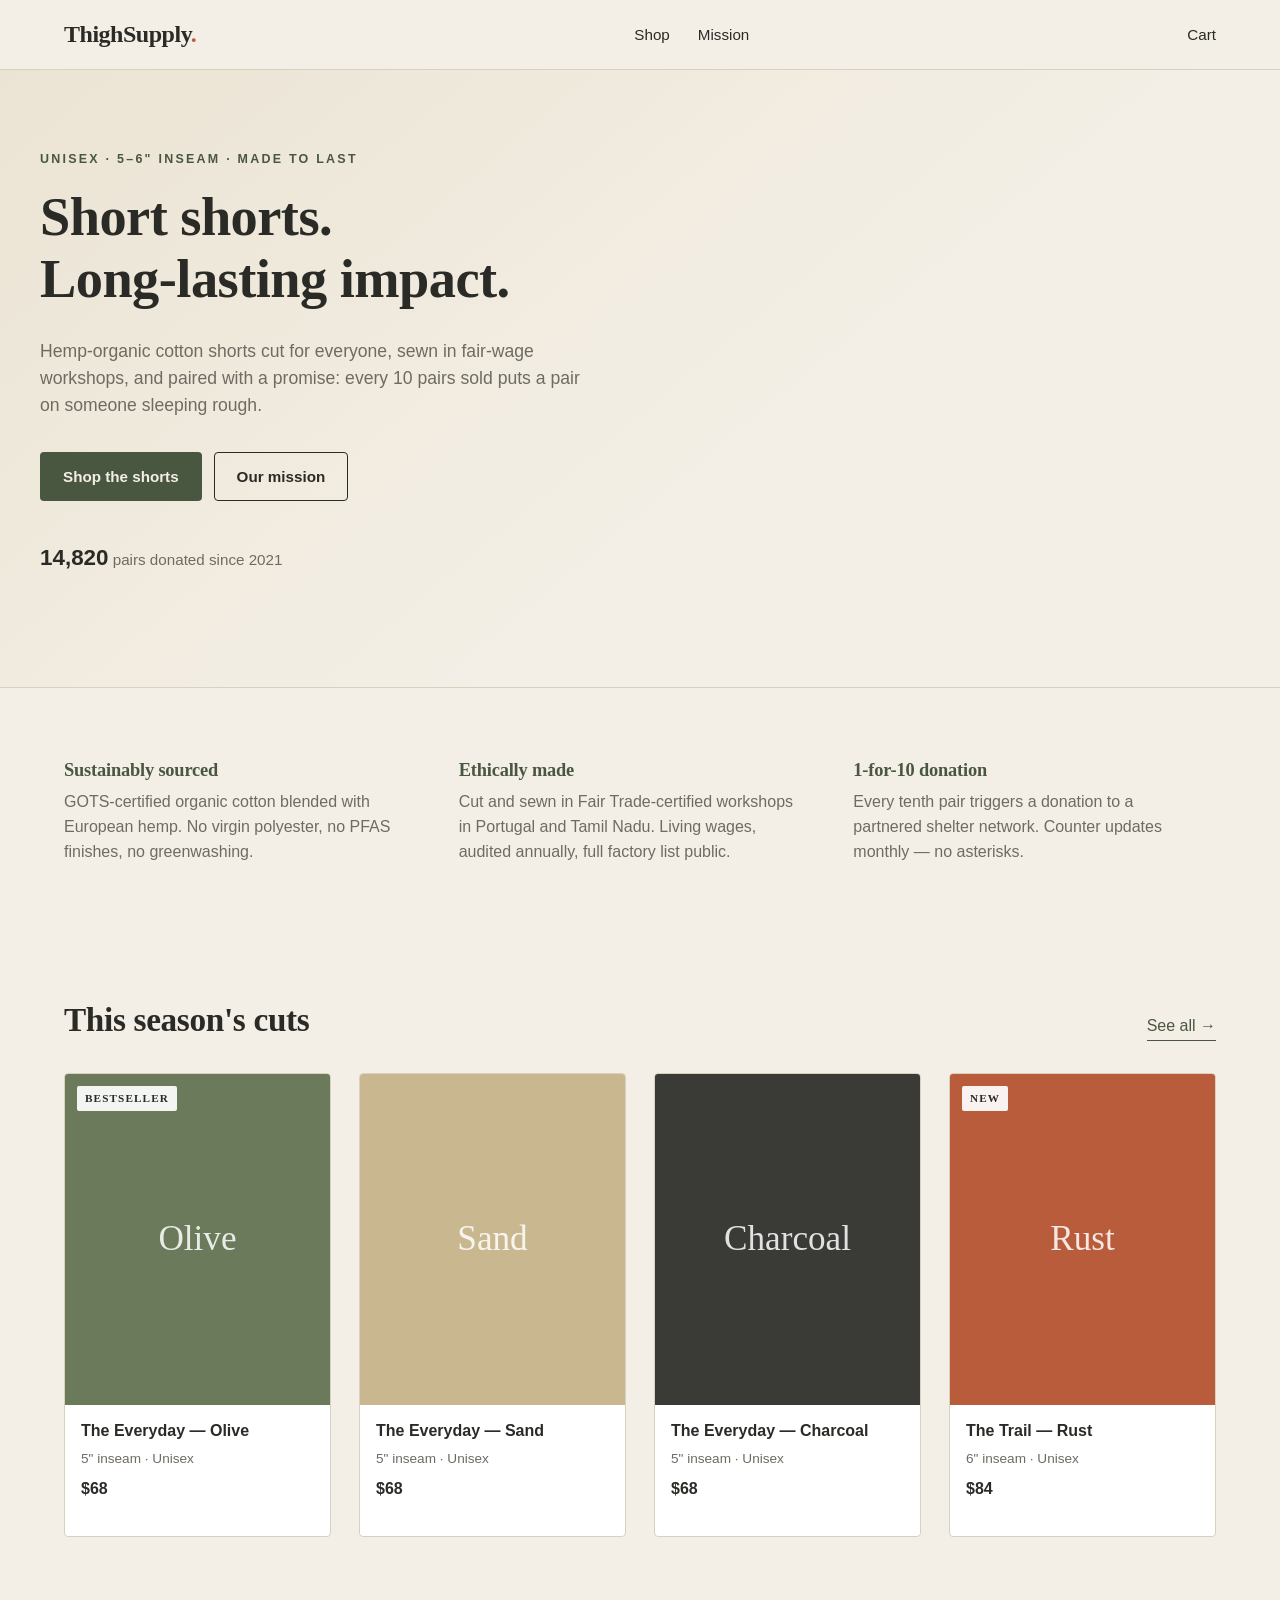
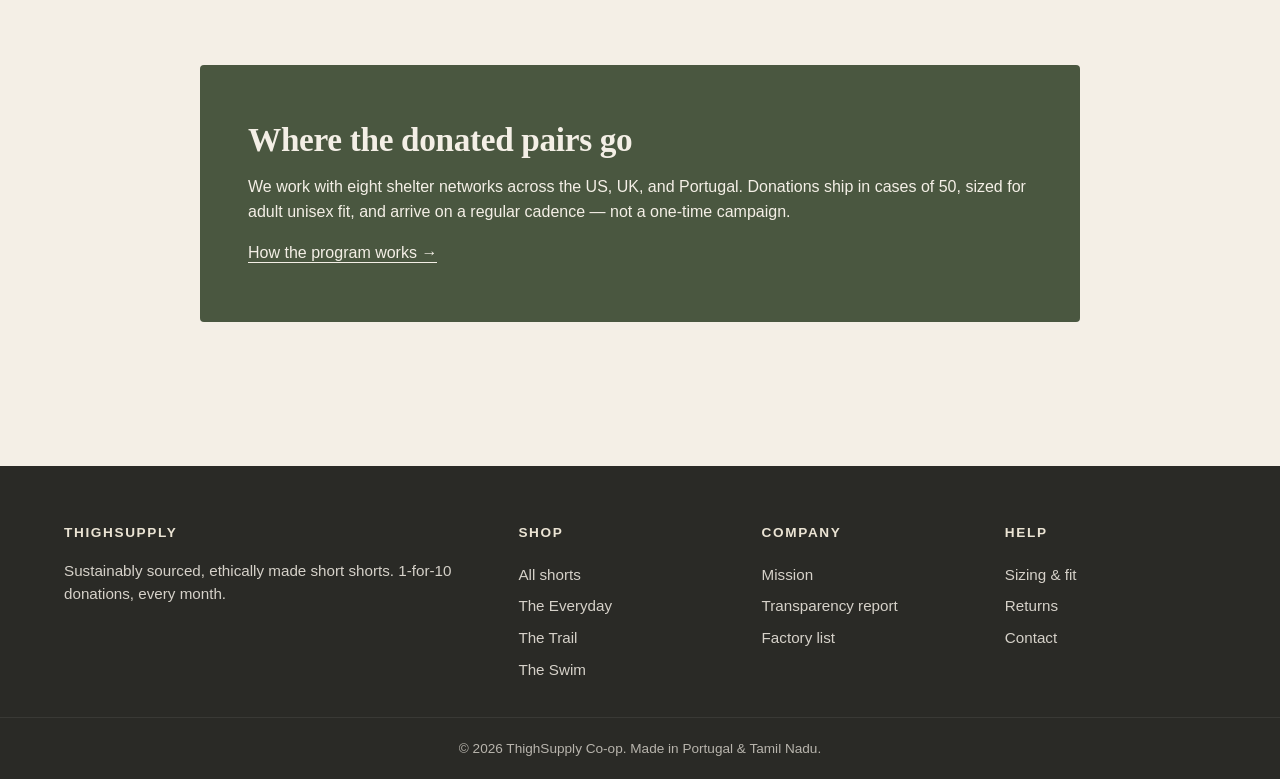
==== index.html @ 9d0d3f68 "Build ThighSupply storefront Static multi-page ecommerce site for the sustainably sourced unisex sho" ====
<!DOCTYPE html>
<html lang="en">
<head>
  <meta charset="UTF-8" />
  <meta name="viewport" content="width=device-width, initial-scale=1.0" />
  <title>ThighSupply — Short shorts. Long-lasting impact.</title>
  <meta name="description" content="Sustainably sourced unisex short shorts (5–6&quot; inseam). For every 10 pairs sold, we donate a pair to someone experiencing homelessness." />
  <link rel="stylesheet" href="styles.css" />
</head>
<body>
  <header class="site-header" data-include="header"></header>

  <main>
    <section class="hero">
      <div class="hero-inner">
        <p class="eyebrow">Unisex · 5–6" inseam · Made to last</p>
        <h1>Short shorts.<br />Long-lasting impact.</h1>
        <p class="lede">
          Hemp-organic cotton shorts cut for everyone, sewn in fair-wage workshops,
          and paired with a promise: every 10 pairs sold puts a pair on someone
          sleeping rough.
        </p>
        <div class="hero-ctas">
          <a class="btn btn-primary" href="shop.html">Shop the shorts</a>
          <a class="btn btn-ghost" href="about.html">Our mission</a>
        </div>
        <p class="hero-counter">
          <strong id="donation-counter">14,820</strong> pairs donated since 2021
        </p>
      </div>
    </section>

    <section class="pillars">
      <div class="pillar">
        <h3>Sustainably sourced</h3>
        <p>GOTS-certified organic cotton blended with European hemp. No virgin polyester, no PFAS finishes, no greenwashing.</p>
      </div>
      <div class="pillar">
        <h3>Ethically made</h3>
        <p>Cut and sewn in Fair Trade-certified workshops in Portugal and Tamil Nadu. Living wages, audited annually, full factory list public.</p>
      </div>
      <div class="pillar">
        <h3>1-for-10 donation</h3>
        <p>Every tenth pair triggers a donation to a partnered shelter network. Counter updates monthly — no asterisks.</p>
      </div>
    </section>

    <section class="featured">
      <div class="section-head">
        <h2>This season's cuts</h2>
        <a class="link" href="shop.html">See all →</a>
      </div>
      <div class="product-grid" id="featured-grid"></div>
    </section>

    <section class="impact">
      <div class="impact-inner">
        <h2>Where the donated pairs go</h2>
        <p>
          We work with eight shelter networks across the US, UK, and Portugal.
          Donations ship in cases of 50, sized for adult unisex fit, and arrive
          on a regular cadence — not a one-time campaign.
        </p>
        <a class="link" href="about.html">How the program works →</a>
      </div>
    </section>
  </main>

  <footer class="site-footer" data-include="footer"></footer>

  <script src="script.js"></script>
</body>
</html>
---- styles.css ----
:root {
  --cream: #f4efe6;
  --cream-2: #ebe4d4;
  --sage: #6b7a5a;
  --sage-dark: #4a5740;
  --clay: #b85c3c;
  --charcoal: #2a2a26;
  --muted: #6f6b62;
  --line: #d8d1bf;
  --radius: 4px;
  --shadow: 0 1px 2px rgba(0,0,0,0.04), 0 6px 16px rgba(0,0,0,0.06);
  --max: 1200px;
}

* { box-sizing: border-box; }
html, body { margin: 0; padding: 0; }
body {
  font-family: "Inter", "Helvetica Neue", Arial, sans-serif;
  color: var(--charcoal);
  background: var(--cream);
  line-height: 1.55;
  -webkit-font-smoothing: antialiased;
}

h1, h2, h3 {
  font-family: "Playfair Display", Georgia, "Times New Roman", serif;
  font-weight: 600;
  letter-spacing: -0.01em;
  line-height: 1.15;
  margin: 0 0 0.5em;
}
h1 { font-size: clamp(2rem, 4.5vw, 3.4rem); }
h2 { font-size: clamp(1.5rem, 2.6vw, 2.1rem); }
h3 { font-size: 1.15rem; }
p { margin: 0 0 1em; }
a { color: var(--sage-dark); }
.link {
  color: var(--sage-dark);
  text-decoration: none;
  border-bottom: 1px solid var(--sage-dark);
  padding-bottom: 1px;
}
.link:hover { color: var(--clay); border-color: var(--clay); }

.container { max-width: var(--max); margin: 0 auto; padding: 0 24px; }

/* ---------- Header ---------- */
.site-header {
  background: var(--cream);
  border-bottom: 1px solid var(--line);
  position: sticky;
  top: 0;
  z-index: 50;
}
.header-inner {
  max-width: var(--max);
  margin: 0 auto;
  padding: 16px 24px;
  display: flex;
  align-items: center;
  justify-content: space-between;
  gap: 24px;
}
.brand {
  font-family: "Playfair Display", Georgia, serif;
  font-size: 1.5rem;
  font-weight: 700;
  letter-spacing: -0.02em;
  color: var(--charcoal);
  text-decoration: none;
}
.brand .dot { color: var(--clay); }
.nav { display: flex; gap: 28px; }
.nav a {
  color: var(--charcoal);
  text-decoration: none;
  font-size: 0.95rem;
}
.nav a:hover { color: var(--clay); }
.cart-link {
  display: inline-flex;
  align-items: center;
  gap: 6px;
  text-decoration: none;
  color: var(--charcoal);
  font-size: 0.95rem;
}
.cart-badge {
  display: inline-block;
  min-width: 20px;
  padding: 2px 6px;
  background: var(--clay);
  color: white;
  border-radius: 999px;
  font-size: 0.75rem;
  text-align: center;
  line-height: 1.3;
}
.cart-badge[hidden] { display: none; }

/* ---------- Hero ---------- */
.hero {
  background: linear-gradient(140deg, var(--cream-2) 0%, var(--cream) 60%);
  padding: 80px 24px 96px;
  border-bottom: 1px solid var(--line);
}
.hero-inner { max-width: var(--max); margin: 0 auto; }
.eyebrow {
  text-transform: uppercase;
  letter-spacing: 0.18em;
  font-size: 0.78rem;
  color: var(--sage-dark);
  margin: 0 0 16px;
  font-weight: 600;
}
.lede { max-width: 560px; font-size: 1.1rem; color: var(--muted); margin: 24px 0 32px; }
.hero-ctas { display: flex; gap: 12px; flex-wrap: wrap; }
.hero-counter {
  margin-top: 40px;
  font-size: 0.95rem;
  color: var(--muted);
}
.hero-counter strong { color: var(--charcoal); font-size: 1.4rem; }

/* ---------- Buttons ---------- */
.btn {
  display: inline-block;
  padding: 12px 22px;
  border-radius: var(--radius);
  font-weight: 600;
  font-size: 0.95rem;
  text-decoration: none;
  cursor: pointer;
  border: 1px solid transparent;
  font-family: inherit;
  transition: background 0.15s, color 0.15s, border-color 0.15s;
}
.btn-primary {
  background: var(--sage-dark);
  color: var(--cream);
}
.btn-primary:hover { background: var(--charcoal); }
.btn-ghost {
  background: transparent;
  color: var(--charcoal);
  border-color: var(--charcoal);
}
.btn-ghost:hover { background: var(--charcoal); color: var(--cream); }
.btn-small { padding: 8px 14px; font-size: 0.85rem; }
.btn[disabled] { opacity: 0.5; cursor: not-allowed; }

/* ---------- Pillars ---------- */
.pillars {
  max-width: var(--max);
  margin: 0 auto;
  padding: 72px 24px;
  display: grid;
  gap: 32px;
  grid-template-columns: repeat(auto-fit, minmax(240px, 1fr));
}
.pillar { padding-right: 12px; }
.pillar h3 { color: var(--sage-dark); }
.pillar p { color: var(--muted); margin: 0; }

/* ---------- Featured / Section heads ---------- */
.featured, .impact { padding: 64px 24px; max-width: var(--max); margin: 0 auto; }
.section-head {
  display: flex;
  justify-content: space-between;
  align-items: baseline;
  margin-bottom: 32px;
}
.section-head h2 { margin: 0; }

/* ---------- Product grid ---------- */
.product-grid {
  display: grid;
  gap: 28px;
  grid-template-columns: repeat(auto-fill, minmax(240px, 1fr));
}
.product-card {
  background: white;
  border-radius: var(--radius);
  overflow: hidden;
  text-decoration: none;
  color: inherit;
  display: block;
  border: 1px solid var(--line);
  transition: transform 0.2s, box-shadow 0.2s;
}
.product-card:hover {
  transform: translateY(-2px);
  box-shadow: var(--shadow);
}
.product-card .swatch {
  aspect-ratio: 4 / 5;
  display: flex;
  align-items: center;
  justify-content: center;
  font-family: "Playfair Display", serif;
  font-size: 2.2rem;
  color: rgba(255,255,255,0.85);
  position: relative;
}
.product-card .meta {
  padding: 14px 16px 18px;
}
.product-card .name {
  font-weight: 600;
  margin: 0 0 4px;
  font-size: 1rem;
}
.product-card .sub { color: var(--muted); font-size: 0.85rem; margin: 0 0 8px; }
.product-card .price { font-weight: 600; }
.tag {
  position: absolute;
  top: 12px;
  left: 12px;
  background: rgba(255,255,255,0.92);
  color: var(--charcoal);
  font-size: 0.7rem;
  text-transform: uppercase;
  letter-spacing: 0.1em;
  padding: 4px 8px;
  border-radius: 2px;
  font-weight: 600;
}

/* ---------- Impact band ---------- */
.impact-inner {
  background: var(--sage-dark);
  color: var(--cream);
  padding: 56px 48px;
  border-radius: var(--radius);
  max-width: 880px;
  margin: 0 auto;
}
.impact-inner h2 { color: var(--cream); }
.impact-inner .link { color: var(--cream); border-color: var(--cream); }

/* ---------- Page heads ---------- */
.page-head { padding: 56px 0 32px; max-width: 720px; }
.page-head .eyebrow { margin-bottom: 12px; }

/* ---------- Shop layout ---------- */
.shop-layout {
  display: grid;
  grid-template-columns: 220px 1fr;
  gap: 48px;
  padding-bottom: 80px;
}
.filters h3 { margin-top: 0; }
.filters fieldset {
  border: 0;
  padding: 0;
  margin: 0 0 24px;
}
.filters legend {
  font-weight: 600;
  margin-bottom: 8px;
  font-size: 0.9rem;
  text-transform: uppercase;
  letter-spacing: 0.08em;
  color: var(--muted);
}
.filters label {
  display: block;
  margin: 6px 0;
  font-size: 0.95rem;
  cursor: pointer;
}
@media (max-width: 720px) {
  .shop-layout { grid-template-columns: 1fr; }
}

/* ---------- Product detail ---------- */
.product-detail {
  display: grid;
  grid-template-columns: 1fr 1fr;
  gap: 56px;
  padding: 48px 0 80px;
}
.product-detail .gallery {
  aspect-ratio: 4 / 5;
  border-radius: var(--radius);
  display: flex;
  align-items: center;
  justify-content: center;
  font-family: "Playfair Display", serif;
  font-size: 5rem;
  color: rgba(255,255,255,0.85);
}
.pd-info h1 { margin-bottom: 8px; }
.pd-price { font-size: 1.4rem; font-weight: 600; margin: 8px 0 24px; }
.pd-desc { color: var(--muted); margin-bottom: 24px; }

.size-row { margin: 24px 0; }
.size-row .label {
  font-weight: 600;
  text-transform: uppercase;
  font-size: 0.8rem;
  letter-spacing: 0.1em;
  color: var(--muted);
  margin-bottom: 10px;
}
.size-options { display: flex; flex-wrap: wrap; gap: 8px; }
.size-btn {
  padding: 10px 16px;
  border: 1px solid var(--line);
  background: white;
  border-radius: var(--radius);
  cursor: pointer;
  font-family: inherit;
  font-size: 0.95rem;
  min-width: 56px;
}
.size-btn:hover { border-color: var(--charcoal); }
.size-btn.selected {
  background: var(--charcoal);
  color: var(--cream);
  border-color: var(--charcoal);
}

.specs {
  margin-top: 40px;
  border-top: 1px solid var(--line);
  padding-top: 24px;
}
.specs dt {
  font-weight: 600;
  font-size: 0.85rem;
  text-transform: uppercase;
  letter-spacing: 0.08em;
  color: var(--muted);
  margin-top: 12px;
}
.specs dd { margin: 2px 0 0; }

@media (max-width: 720px) {
  .product-detail { grid-template-columns: 1fr; gap: 32px; }
  .product-detail .gallery { font-size: 3rem; }
}

/* ---------- Mission grid ---------- */
.mission-grid {
  display: grid;
  grid-template-columns: repeat(auto-fit, minmax(320px, 1fr));
  gap: 40px;
  padding-bottom: 64px;
}
.mission-grid article {
  background: white;
  border: 1px solid var(--line);
  border-radius: var(--radius);
  padding: 32px;
}
.mission-grid h2 { font-size: 1.4rem; }
ul.plain {
  list-style: none;
  padding: 0;
  margin: 0 0 1em;
}
ul.plain li {
  padding: 8px 0;
  border-bottom: 1px solid var(--line);
  font-size: 0.95rem;
}
ul.plain li:last-child { border-bottom: 0; }

.cta-band {
  background: var(--sage-dark);
  color: var(--cream);
  padding: 56px 32px;
  text-align: center;
  border-radius: var(--radius);
  margin-bottom: 80px;
}
.cta-band h2 { color: var(--cream); }
.cta-band .btn-primary { background: var(--clay); border: none; }
.cta-band .btn-primary:hover { background: var(--cream); color: var(--charcoal); }

/* ---------- Cart ---------- */
.cart-empty {
  padding: 56px 32px;
  text-align: center;
  background: white;
  border: 1px solid var(--line);
  border-radius: var(--radius);
}
.cart-table {
  width: 100%;
  background: white;
  border: 1px solid var(--line);
  border-radius: var(--radius);
  overflow: hidden;
}
.cart-row {
  display: grid;
  grid-template-columns: 80px 1fr auto auto auto;
  gap: 20px;
  align-items: center;
  padding: 16px 20px;
  border-bottom: 1px solid var(--line);
}
.cart-row:last-child { border-bottom: 0; }
.cart-row .swatch {
  width: 80px;
  height: 100px;
  border-radius: 2px;
  display: flex;
  align-items: center;
  justify-content: center;
  font-family: "Playfair Display", serif;
  color: rgba(255,255,255,0.85);
  font-size: 1.6rem;
}
.cart-row .name { font-weight: 600; }
.cart-row .sub { color: var(--muted); font-size: 0.85rem; }
.qty {
  display: inline-flex;
  align-items: center;
  border: 1px solid var(--line);
  border-radius: var(--radius);
  overflow: hidden;
}
.qty button {
  background: white;
  border: 0;
  width: 32px;
  height: 32px;
  cursor: pointer;
  font-size: 1rem;
}
.qty span { padding: 0 12px; }
.remove-btn {
  background: none;
  border: 0;
  color: var(--muted);
  cursor: pointer;
  font-size: 0.85rem;
  text-decoration: underline;
}
.remove-btn:hover { color: var(--clay); }

.cart-summary {
  margin-top: 32px;
  background: white;
  border: 1px solid var(--line);
  border-radius: var(--radius);
  padding: 24px 28px;
  max-width: 420px;
  margin-left: auto;
}
.summary-row {
  display: flex;
  justify-content: space-between;
  padding: 6px 0;
}
.summary-row.total {
  font-weight: 600;
  font-size: 1.1rem;
  border-top: 1px solid var(--line);
  padding-top: 12px;
  margin-top: 12px;
}
.donation-callout {
  background: var(--cream-2);
  border-radius: var(--radius);
  padding: 12px 16px;
  margin-top: 16px;
  font-size: 0.9rem;
  color: var(--sage-dark);
}

/* ---------- Checkout ---------- */
.checkout-grid {
  display: grid;
  grid-template-columns: 1.4fr 1fr;
  gap: 56px;
  padding-bottom: 80px;
}
@media (max-width: 720px) {
  .checkout-grid { grid-template-columns: 1fr; }
}
.checkout-form fieldset {
  border: 1px solid var(--line);
  background: white;
  border-radius: var(--radius);
  padding: 24px 28px;
  margin: 0 0 24px;
}
.checkout-form legend {
  font-family: "Playfair Display", serif;
  font-size: 1.2rem;
  padding: 0 8px;
}
.field { margin: 12px 0; }
.field label {
  display: block;
  font-size: 0.85rem;
  text-transform: uppercase;
  letter-spacing: 0.08em;
  color: var(--muted);
  margin-bottom: 4px;
  font-weight: 600;
}
.field input,
.field select {
  width: 100%;
  padding: 10px 12px;
  font: inherit;
  border: 1px solid var(--line);
  border-radius: var(--radius);
  background: white;
}
.field input:focus { outline: 2px solid var(--sage); outline-offset: -1px; }
.row-2 { display: grid; grid-template-columns: 1fr 1fr; gap: 16px; }

.order-summary {
  background: white;
  border: 1px solid var(--line);
  border-radius: var(--radius);
  padding: 24px 28px;
  align-self: start;
  position: sticky;
  top: 96px;
}

.confirmation {
  background: white;
  border: 1px solid var(--line);
  border-radius: var(--radius);
  padding: 56px 32px;
  text-align: center;
}
.confirmation .check {
  width: 56px; height: 56px;
  background: var(--sage-dark);
  color: var(--cream);
  border-radius: 999px;
  display: inline-flex;
  align-items: center;
  justify-content: center;
  font-size: 1.6rem;
  margin-bottom: 16px;
}

/* ---------- Footer ---------- */
.site-footer {
  background: var(--charcoal);
  color: var(--cream);
  margin-top: 80px;
}
.footer-inner {
  max-width: var(--max);
  margin: 0 auto;
  padding: 56px 24px 32px;
  display: grid;
  grid-template-columns: 2fr 1fr 1fr 1fr;
  gap: 32px;
}
.footer-inner h4 {
  font-size: 0.85rem;
  text-transform: uppercase;
  letter-spacing: 0.12em;
  margin: 0 0 16px;
  color: var(--cream-2);
}
.footer-inner a {
  color: var(--cream);
  text-decoration: none;
  display: block;
  padding: 4px 0;
  font-size: 0.95rem;
  opacity: 0.85;
}
.footer-inner a:hover { opacity: 1; color: var(--clay); }
.footer-inner p { font-size: 0.95rem; opacity: 0.85; }
.footer-bottom {
  border-top: 1px solid rgba(255,255,255,0.1);
  padding: 20px 24px;
  text-align: center;
  font-size: 0.85rem;
  opacity: 0.7;
}
@media (max-width: 720px) {
  .footer-inner { grid-template-columns: 1fr 1fr; }
}
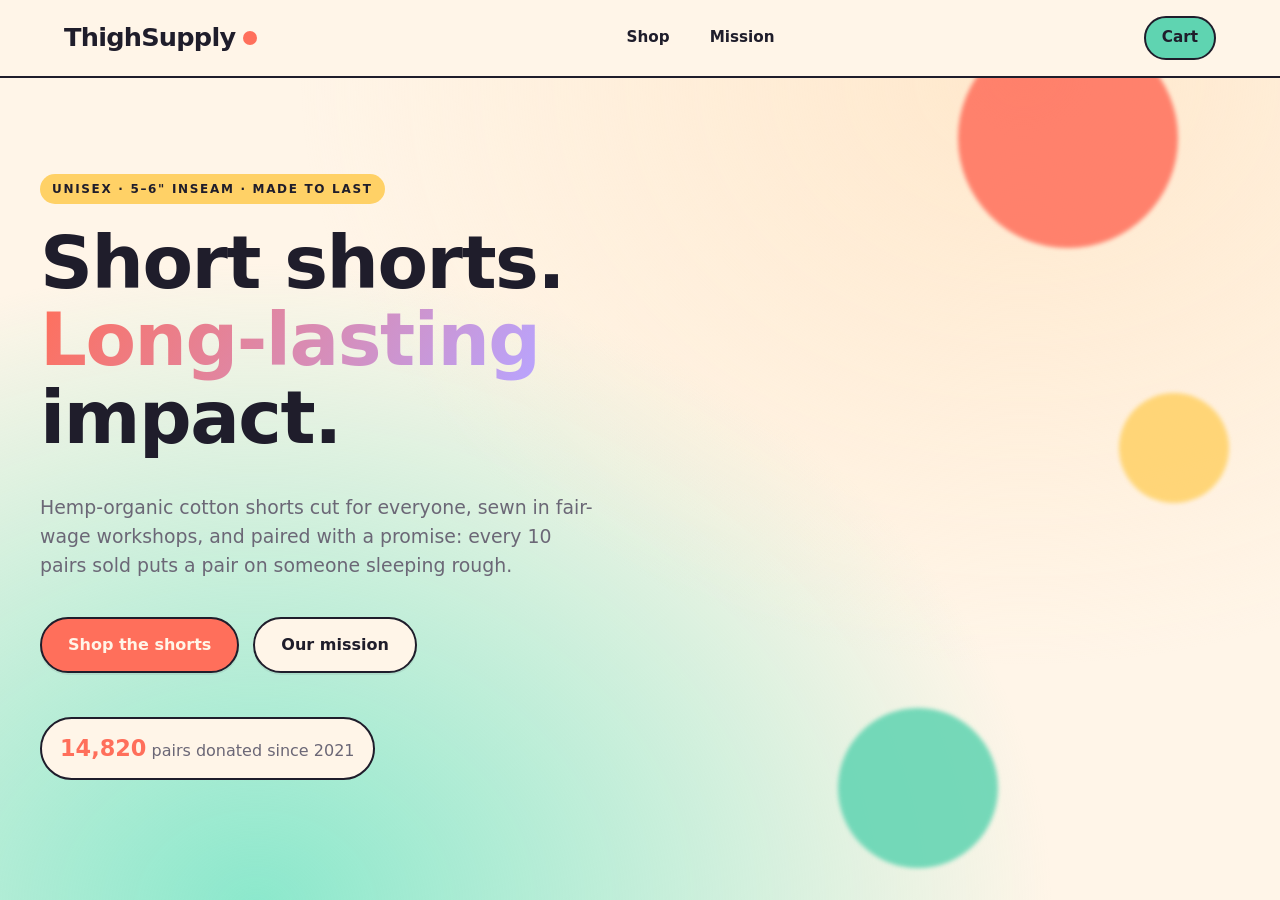
==== commit 10871adf: "Refresh brand visuals + lock landing-page outer scroll Bright, gender-neutral palette (coral, mint, " ====
--- a/index.html
+++ b/index.html
@@ -7,14 +7,17 @@
   <meta name="description" content="Sustainably sourced unisex short shorts (5–6&quot; inseam). For every 10 pairs sold, we donate a pair to someone experiencing homelessness." />
   <link rel="stylesheet" href="styles.css" />
 </head>
-<body>
+<body class="landing">
   <header class="site-header" data-include="header"></header>
 
-  <main>
+  <main class="scroll-area">
     <section class="hero">
+      <div class="blob blob-coral"></div>
+      <div class="blob blob-mint"></div>
+      <div class="blob blob-yellow"></div>
       <div class="hero-inner">
         <p class="eyebrow">Unisex · 5–6" inseam · Made to last</p>
-        <h1>Short shorts.<br />Long-lasting impact.</h1>
+        <h1>Short shorts.<br /><span class="hl">Long-lasting</span> impact.</h1>
         <p class="lede">
           Hemp-organic cotton shorts cut for everyone, sewn in fair-wage workshops,
           and paired with a promise: every 10 pairs sold puts a pair on someone
@@ -64,9 +67,9 @@
         <a class="link" href="about.html">How the program works →</a>
       </div>
     </section>
+
+    <footer class="site-footer" data-include="footer"></footer>
   </main>
-
-  <footer class="site-footer" data-include="footer"></footer>
 
   <script src="script.js"></script>
 </body>
--- a/styles.css
+++ b/styles.css
@@ -1,56 +1,126 @@
+/* ============================================================================
+   ThighSupply — bright, rounded, gender-neutral, fun
+   ============================================================================ */
+
 :root {
-  --cream: #f4efe6;
-  --cream-2: #ebe4d4;
-  --sage: #6b7a5a;
-  --sage-dark: #4a5740;
-  --clay: #b85c3c;
-  --charcoal: #2a2a26;
-  --muted: #6f6b62;
-  --line: #d8d1bf;
-  --radius: 4px;
-  --shadow: 0 1px 2px rgba(0,0,0,0.04), 0 6px 16px rgba(0,0,0,0.06);
+  /* Palette */
+  --cream:   #fff5e8;
+  --cream-2: #ffe8cc;
+  --coral:   #ff6f5b;
+  --coral-2: #ff8d7a;
+  --mint:    #5fd4b1;
+  --mint-2:  #8be8cc;
+  --yellow:  #ffd166;
+  --lavender:#b8a4ff;
+  --sky:     #88c8ff;
+  --ink:     #1f1d2b;
+  --muted:   #6b6776;
+  --line:    #ffe1c2;
+
+  /* Shape */
+  --radius:    20px;
+  --radius-lg: 32px;
+  --radius-xl: 44px;
+  --pill:      999px;
+
+  --shadow-sm: 0 2px 0 rgba(31,29,43,0.08);
+  --shadow:    0 4px 0 rgba(31,29,43,0.10), 0 12px 32px rgba(31,29,43,0.08);
+  --shadow-lg: 0 6px 0 rgba(31,29,43,0.12), 0 24px 48px rgba(31,29,43,0.12);
+
   --max: 1200px;
 }
 
 * { box-sizing: border-box; }
 html, body { margin: 0; padding: 0; }
+html { background: var(--cream); }
 body {
-  font-family: "Inter", "Helvetica Neue", Arial, sans-serif;
-  color: var(--charcoal);
+  font-family: -apple-system, BlinkMacSystemFont, "Segoe UI", system-ui,
+               "Helvetica Neue", Arial, sans-serif;
+  color: var(--ink);
   background: var(--cream);
   line-height: 1.55;
   -webkit-font-smoothing: antialiased;
-}
-
-h1, h2, h3 {
-  font-family: "Playfair Display", Georgia, "Times New Roman", serif;
-  font-weight: 600;
-  letter-spacing: -0.01em;
-  line-height: 1.15;
+  font-size: 16px;
+}
+
+h1, h2, h3, h4 {
+  font-family: ui-rounded, "SF Pro Rounded", "Segoe UI", system-ui, sans-serif;
+  font-weight: 800;
+  letter-spacing: -0.02em;
+  line-height: 1.05;
   margin: 0 0 0.5em;
-}
-h1 { font-size: clamp(2rem, 4.5vw, 3.4rem); }
-h2 { font-size: clamp(1.5rem, 2.6vw, 2.1rem); }
-h3 { font-size: 1.15rem; }
-p { margin: 0 0 1em; }
-a { color: var(--sage-dark); }
+  color: var(--ink);
+}
+h1 { font-size: clamp(2.4rem, 6vw, 4.6rem); }
+h2 { font-size: clamp(1.7rem, 3vw, 2.6rem); }
+h3 { font-size: 1.25rem; }
+p  { margin: 0 0 1em; }
+
+a { color: var(--ink); }
 .link {
-  color: var(--sage-dark);
+  color: var(--ink);
   text-decoration: none;
-  border-bottom: 1px solid var(--sage-dark);
+  font-weight: 700;
+  border-bottom: 2px solid var(--coral);
   padding-bottom: 1px;
 }
-.link:hover { color: var(--clay); border-color: var(--clay); }
+.link:hover { color: var(--coral); }
 
 .container { max-width: var(--max); margin: 0 auto; padding: 0 24px; }
 
-/* ---------- Header ---------- */
+.eyebrow {
+  display: inline-block;
+  text-transform: uppercase;
+  letter-spacing: 0.14em;
+  font-size: 0.75rem;
+  font-weight: 800;
+  color: var(--ink);
+  background: var(--yellow);
+  padding: 6px 12px;
+  border-radius: var(--pill);
+  margin: 0 0 20px;
+}
+
+.hl {
+  background: linear-gradient(120deg, var(--coral) 0%, var(--lavender) 100%);
+  -webkit-background-clip: text;
+  background-clip: text;
+  color: transparent;
+}
+
+/* ----- Buttons ----- */
+.btn {
+  display: inline-block;
+  padding: 14px 26px;
+  border-radius: var(--pill);
+  font-weight: 700;
+  font-size: 1rem;
+  text-decoration: none;
+  cursor: pointer;
+  border: 2px solid var(--ink);
+  font-family: inherit;
+  transition: transform 0.12s ease, box-shadow 0.12s ease, background 0.15s, color 0.15s;
+  box-shadow: var(--shadow-sm);
+}
+.btn:hover { transform: translateY(-2px); box-shadow: var(--shadow); }
+.btn:active { transform: translateY(0); box-shadow: var(--shadow-sm); }
+.btn-primary { background: var(--coral); color: var(--cream); }
+.btn-primary:hover { background: var(--ink); }
+.btn-ghost { background: var(--cream); color: var(--ink); }
+.btn-ghost:hover { background: var(--yellow); }
+.btn-small { padding: 10px 18px; font-size: 0.9rem; }
+.btn[disabled] { opacity: 0.5; cursor: not-allowed; transform: none !important; }
+
+/* ============================================================================
+   Header
+   ============================================================================ */
 .site-header {
   background: var(--cream);
-  border-bottom: 1px solid var(--line);
+  border-bottom: 2px solid var(--ink);
   position: sticky;
   top: 0;
   z-index: 50;
+  flex-shrink: 0;
 }
 .header-inner {
   max-width: var(--max);
@@ -62,393 +132,551 @@
   gap: 24px;
 }
 .brand {
-  font-family: "Playfair Display", Georgia, serif;
-  font-size: 1.5rem;
-  font-weight: 700;
-  letter-spacing: -0.02em;
-  color: var(--charcoal);
+  font-family: ui-rounded, "SF Pro Rounded", system-ui, sans-serif;
+  font-size: 1.6rem;
+  font-weight: 900;
+  letter-spacing: -0.03em;
+  color: var(--ink);
   text-decoration: none;
-}
-.brand .dot { color: var(--clay); }
-.nav { display: flex; gap: 28px; }
+  display: inline-flex;
+  align-items: center;
+  gap: 8px;
+}
+.brand .dot {
+  display: inline-block;
+  width: 14px; height: 14px;
+  background: var(--coral);
+  border-radius: 50%;
+}
+.nav { display: flex; gap: 8px; }
 .nav a {
-  color: var(--charcoal);
+  color: var(--ink);
   text-decoration: none;
   font-size: 0.95rem;
-}
-.nav a:hover { color: var(--clay); }
+  font-weight: 600;
+  padding: 8px 16px;
+  border-radius: var(--pill);
+}
+.nav a:hover { background: var(--yellow); }
 .cart-link {
   display: inline-flex;
   align-items: center;
-  gap: 6px;
+  gap: 8px;
   text-decoration: none;
-  color: var(--charcoal);
+  color: var(--ink);
   font-size: 0.95rem;
-}
+  font-weight: 700;
+  padding: 8px 16px;
+  border-radius: var(--pill);
+  background: var(--mint);
+  border: 2px solid var(--ink);
+}
+.cart-link:hover { background: var(--lavender); }
 .cart-badge {
   display: inline-block;
-  min-width: 20px;
-  padding: 2px 6px;
-  background: var(--clay);
-  color: white;
-  border-radius: 999px;
-  font-size: 0.75rem;
+  min-width: 22px;
+  padding: 2px 7px;
+  background: var(--ink);
+  color: var(--cream);
+  border-radius: var(--pill);
+  font-size: 0.78rem;
   text-align: center;
-  line-height: 1.3;
+  font-weight: 700;
 }
 .cart-badge[hidden] { display: none; }
 
-/* ---------- Hero ---------- */
+/* ============================================================================
+   Landing page — body scrolls but page does not
+   ============================================================================ */
+body.landing {
+  height: 100vh;
+  overflow: hidden;
+  display: flex;
+  flex-direction: column;
+}
+body.landing .scroll-area {
+  flex: 1;
+  overflow-y: auto;
+  scroll-behavior: smooth;
+}
+body.landing .scroll-area::-webkit-scrollbar { width: 12px; }
+body.landing .scroll-area::-webkit-scrollbar-track { background: var(--cream); }
+body.landing .scroll-area::-webkit-scrollbar-thumb {
+  background: var(--coral);
+  border: 3px solid var(--cream);
+  border-radius: var(--pill);
+}
+
+/* ============================================================================
+   Hero
+   ============================================================================ */
 .hero {
-  background: linear-gradient(140deg, var(--cream-2) 0%, var(--cream) 60%);
-  padding: 80px 24px 96px;
-  border-bottom: 1px solid var(--line);
-}
-.hero-inner { max-width: var(--max); margin: 0 auto; }
-.eyebrow {
-  text-transform: uppercase;
-  letter-spacing: 0.18em;
-  font-size: 0.78rem;
-  color: var(--sage-dark);
-  margin: 0 0 16px;
-  font-weight: 600;
-}
-.lede { max-width: 560px; font-size: 1.1rem; color: var(--muted); margin: 24px 0 32px; }
-.hero-ctas { display: flex; gap: 12px; flex-wrap: wrap; }
+  position: relative;
+  overflow: hidden;
+  padding: 96px 24px 112px;
+  background:
+    radial-gradient(ellipse at 80% 0%, var(--cream-2) 0%, transparent 50%),
+    radial-gradient(ellipse at 20% 100%, var(--mint-2) 0%, transparent 55%),
+    var(--cream);
+}
+.hero-inner {
+  position: relative;
+  z-index: 2;
+  max-width: var(--max);
+  margin: 0 auto;
+}
+.hero h1 {
+  max-width: 12ch;
+}
+.lede {
+  max-width: 560px;
+  font-size: 1.18rem;
+  color: var(--muted);
+  margin: 24px 0 36px;
+}
+.hero-ctas { display: flex; gap: 14px; flex-wrap: wrap; }
 .hero-counter {
-  margin-top: 40px;
-  font-size: 0.95rem;
+  margin-top: 44px;
+  font-size: 1rem;
   color: var(--muted);
-}
-.hero-counter strong { color: var(--charcoal); font-size: 1.4rem; }
-
-/* ---------- Buttons ---------- */
-.btn {
   display: inline-block;
-  padding: 12px 22px;
-  border-radius: var(--radius);
-  font-weight: 600;
-  font-size: 0.95rem;
-  text-decoration: none;
-  cursor: pointer;
-  border: 1px solid transparent;
-  font-family: inherit;
-  transition: background 0.15s, color 0.15s, border-color 0.15s;
-}
-.btn-primary {
-  background: var(--sage-dark);
-  color: var(--cream);
-}
-.btn-primary:hover { background: var(--charcoal); }
-.btn-ghost {
-  background: transparent;
-  color: var(--charcoal);
-  border-color: var(--charcoal);
-}
-.btn-ghost:hover { background: var(--charcoal); color: var(--cream); }
-.btn-small { padding: 8px 14px; font-size: 0.85rem; }
-.btn[disabled] { opacity: 0.5; cursor: not-allowed; }
-
-/* ---------- Pillars ---------- */
+  background: var(--cream);
+  padding: 12px 18px;
+  border-radius: var(--pill);
+  border: 2px solid var(--ink);
+}
+.hero-counter strong { color: var(--coral); font-size: 1.4rem; font-weight: 800; }
+
+/* Floating colorful blobs */
+.blob {
+  position: absolute;
+  border-radius: 50%;
+  z-index: 1;
+  filter: blur(2px);
+  opacity: 0.85;
+}
+.blob-coral {
+  width: 220px; height: 220px;
+  background: var(--coral);
+  top: -50px; right: 8%;
+  animation: float 9s ease-in-out infinite;
+}
+.blob-mint {
+  width: 160px; height: 160px;
+  background: var(--mint);
+  bottom: 40px; right: 22%;
+  animation: float 11s ease-in-out infinite reverse;
+}
+.blob-yellow {
+  width: 110px; height: 110px;
+  background: var(--yellow);
+  top: 38%; right: 4%;
+  animation: float 7s ease-in-out infinite;
+}
+@keyframes float {
+  0%, 100% { transform: translateY(0) rotate(0); }
+  50%      { transform: translateY(-22px) rotate(8deg); }
+}
+
+/* ============================================================================
+   Pillars
+   ============================================================================ */
 .pillars {
   max-width: var(--max);
   margin: 0 auto;
-  padding: 72px 24px;
+  padding: 80px 24px;
   display: grid;
-  gap: 32px;
-  grid-template-columns: repeat(auto-fit, minmax(240px, 1fr));
-}
-.pillar { padding-right: 12px; }
-.pillar h3 { color: var(--sage-dark); }
-.pillar p { color: var(--muted); margin: 0; }
-
-/* ---------- Featured / Section heads ---------- */
+  gap: 24px;
+  grid-template-columns: repeat(auto-fit, minmax(260px, 1fr));
+}
+.pillar {
+  background: var(--cream);
+  border: 2px solid var(--ink);
+  border-radius: var(--radius-lg);
+  padding: 32px;
+  box-shadow: var(--shadow-sm);
+  transition: transform 0.15s, box-shadow 0.15s;
+}
+.pillar:hover { transform: translateY(-3px); box-shadow: var(--shadow); }
+.pillar:nth-child(1) { background: var(--mint-2); }
+.pillar:nth-child(2) { background: var(--cream-2); }
+.pillar:nth-child(3) { background: var(--lavender); color: var(--ink); }
+.pillar h3 { font-size: 1.4rem; }
+.pillar p  { color: var(--ink); margin: 0; opacity: 0.85; }
+
+/* ============================================================================
+   Featured / sections
+   ============================================================================ */
 .featured, .impact { padding: 64px 24px; max-width: var(--max); margin: 0 auto; }
 .section-head {
   display: flex;
   justify-content: space-between;
   align-items: baseline;
   margin-bottom: 32px;
+  flex-wrap: wrap;
+  gap: 12px;
 }
 .section-head h2 { margin: 0; }
 
-/* ---------- Product grid ---------- */
+/* ============================================================================
+   Product grid
+   ============================================================================ */
 .product-grid {
   display: grid;
   gap: 28px;
-  grid-template-columns: repeat(auto-fill, minmax(240px, 1fr));
+  grid-template-columns: repeat(auto-fill, minmax(250px, 1fr));
 }
 .product-card {
-  background: white;
-  border-radius: var(--radius);
+  background: var(--cream);
+  border: 2px solid var(--ink);
+  border-radius: var(--radius-lg);
   overflow: hidden;
   text-decoration: none;
   color: inherit;
   display: block;
-  border: 1px solid var(--line);
-  transition: transform 0.2s, box-shadow 0.2s;
+  box-shadow: var(--shadow-sm);
+  transition: transform 0.15s, box-shadow 0.15s;
 }
 .product-card:hover {
-  transform: translateY(-2px);
+  transform: translateY(-4px) rotate(-0.5deg);
   box-shadow: var(--shadow);
 }
 .product-card .swatch {
   aspect-ratio: 4 / 5;
   display: flex;
-  align-items: center;
-  justify-content: center;
-  font-family: "Playfair Display", serif;
-  font-size: 2.2rem;
-  color: rgba(255,255,255,0.85);
+  align-items: flex-end;
+  justify-content: flex-start;
+  padding: 20px;
+  font-family: ui-rounded, "SF Pro Rounded", system-ui, sans-serif;
+  font-size: 1.6rem;
+  font-weight: 800;
+  color: rgba(255,255,255,0.95);
   position: relative;
+  border-bottom: 2px solid var(--ink);
 }
 .product-card .meta {
-  padding: 14px 16px 18px;
+  padding: 18px 22px 22px;
 }
 .product-card .name {
-  font-weight: 600;
+  font-weight: 800;
   margin: 0 0 4px;
-  font-size: 1rem;
-}
-.product-card .sub { color: var(--muted); font-size: 0.85rem; margin: 0 0 8px; }
-.product-card .price { font-weight: 600; }
+  font-size: 1.05rem;
+}
+.product-card .sub { color: var(--muted); font-size: 0.9rem; margin: 0 0 10px; }
+.product-card .price { font-weight: 800; font-size: 1.05rem; }
 .tag {
   position: absolute;
-  top: 12px;
-  left: 12px;
-  background: rgba(255,255,255,0.92);
-  color: var(--charcoal);
-  font-size: 0.7rem;
+  top: 14px;
+  left: 14px;
+  background: var(--yellow);
+  color: var(--ink);
+  font-size: 0.72rem;
   text-transform: uppercase;
   letter-spacing: 0.1em;
-  padding: 4px 8px;
-  border-radius: 2px;
-  font-weight: 600;
-}
-
-/* ---------- Impact band ---------- */
+  padding: 6px 12px;
+  border-radius: var(--pill);
+  font-weight: 800;
+  border: 2px solid var(--ink);
+}
+
+/* ============================================================================
+   Impact band
+   ============================================================================ */
 .impact-inner {
-  background: var(--sage-dark);
+  background: var(--ink);
   color: var(--cream);
-  padding: 56px 48px;
-  border-radius: var(--radius);
-  max-width: 880px;
+  padding: 64px 56px;
+  border-radius: var(--radius-xl);
+  max-width: 920px;
   margin: 0 auto;
-}
+  position: relative;
+  overflow: hidden;
+}
+.impact-inner::before {
+  content: "";
+  position: absolute;
+  width: 240px; height: 240px;
+  background: var(--coral);
+  border-radius: 50%;
+  top: -80px; right: -60px;
+  opacity: 0.9;
+}
+.impact-inner::after {
+  content: "";
+  position: absolute;
+  width: 140px; height: 140px;
+  background: var(--mint);
+  border-radius: 50%;
+  bottom: -50px; left: -30px;
+}
+.impact-inner > * { position: relative; z-index: 1; }
 .impact-inner h2 { color: var(--cream); }
-.impact-inner .link { color: var(--cream); border-color: var(--cream); }
-
-/* ---------- Page heads ---------- */
+.impact-inner .link { color: var(--cream); border-color: var(--yellow); }
+.impact-inner .link:hover { color: var(--yellow); }
+
+/* ============================================================================
+   Page heads (non-landing pages)
+   ============================================================================ */
 .page-head { padding: 56px 0 32px; max-width: 720px; }
-.page-head .eyebrow { margin-bottom: 12px; }
-
-/* ---------- Shop layout ---------- */
+.page-head .eyebrow { margin-bottom: 14px; }
+
+/* ============================================================================
+   Shop layout
+   ============================================================================ */
 .shop-layout {
   display: grid;
-  grid-template-columns: 220px 1fr;
+  grid-template-columns: 240px 1fr;
   gap: 48px;
   padding-bottom: 80px;
 }
+.filters {
+  background: var(--cream);
+  border: 2px solid var(--ink);
+  border-radius: var(--radius-lg);
+  padding: 24px;
+  align-self: start;
+  position: sticky;
+  top: 96px;
+}
 .filters h3 { margin-top: 0; }
-.filters fieldset {
-  border: 0;
-  padding: 0;
-  margin: 0 0 24px;
-}
+.filters fieldset { border: 0; padding: 0; margin: 0 0 24px; }
 .filters legend {
-  font-weight: 600;
-  margin-bottom: 8px;
-  font-size: 0.9rem;
+  font-weight: 800;
+  margin-bottom: 10px;
+  font-size: 0.78rem;
   text-transform: uppercase;
-  letter-spacing: 0.08em;
+  letter-spacing: 0.12em;
   color: var(--muted);
 }
 .filters label {
-  display: block;
-  margin: 6px 0;
+  display: flex;
+  align-items: center;
+  gap: 10px;
+  margin: 8px 0;
   font-size: 0.95rem;
   cursor: pointer;
+  font-weight: 500;
+}
+.filters input[type="checkbox"] {
+  appearance: none;
+  width: 20px; height: 20px;
+  border: 2px solid var(--ink);
+  border-radius: 6px;
+  background: var(--cream);
+  cursor: pointer;
+  position: relative;
+}
+.filters input[type="checkbox"]:checked {
+  background: var(--coral);
+}
+.filters input[type="checkbox"]:checked::after {
+  content: "";
+  position: absolute;
+  left: 5px; top: 1px;
+  width: 6px; height: 11px;
+  border: solid var(--cream);
+  border-width: 0 2.5px 2.5px 0;
+  transform: rotate(45deg);
 }
 @media (max-width: 720px) {
   .shop-layout { grid-template-columns: 1fr; }
-}
-
-/* ---------- Product detail ---------- */
+  .filters { position: static; }
+}
+
+/* ============================================================================
+   Product detail
+   ============================================================================ */
 .product-detail {
   display: grid;
   grid-template-columns: 1fr 1fr;
   gap: 56px;
-  padding: 48px 0 80px;
+  padding: 32px 0 80px;
 }
 .product-detail .gallery {
   aspect-ratio: 4 / 5;
-  border-radius: var(--radius);
+  border-radius: var(--radius-xl);
+  border: 2px solid var(--ink);
   display: flex;
   align-items: center;
   justify-content: center;
-  font-family: "Playfair Display", serif;
+  font-family: ui-rounded, "SF Pro Rounded", system-ui, sans-serif;
   font-size: 5rem;
-  color: rgba(255,255,255,0.85);
+  font-weight: 800;
+  color: rgba(255,255,255,0.95);
+  box-shadow: var(--shadow);
 }
 .pd-info h1 { margin-bottom: 8px; }
-.pd-price { font-size: 1.4rem; font-weight: 600; margin: 8px 0 24px; }
-.pd-desc { color: var(--muted); margin-bottom: 24px; }
+.pd-price { font-size: 1.5rem; font-weight: 800; margin: 8px 0 24px; color: var(--coral); }
+.pd-desc { color: var(--muted); margin-bottom: 24px; font-size: 1.05rem; }
 
 .size-row { margin: 24px 0; }
 .size-row .label {
-  font-weight: 600;
+  font-weight: 800;
   text-transform: uppercase;
-  font-size: 0.8rem;
-  letter-spacing: 0.1em;
+  font-size: 0.75rem;
+  letter-spacing: 0.12em;
   color: var(--muted);
-  margin-bottom: 10px;
-}
-.size-options { display: flex; flex-wrap: wrap; gap: 8px; }
+  margin-bottom: 12px;
+}
+.size-options { display: flex; flex-wrap: wrap; gap: 10px; }
 .size-btn {
-  padding: 10px 16px;
-  border: 1px solid var(--line);
-  background: white;
-  border-radius: var(--radius);
+  padding: 12px 20px;
+  border: 2px solid var(--ink);
+  background: var(--cream);
+  border-radius: var(--pill);
   cursor: pointer;
   font-family: inherit;
   font-size: 0.95rem;
-  min-width: 56px;
-}
-.size-btn:hover { border-color: var(--charcoal); }
-.size-btn.selected {
-  background: var(--charcoal);
-  color: var(--cream);
-  border-color: var(--charcoal);
-}
+  font-weight: 700;
+  min-width: 60px;
+  transition: transform 0.12s, background 0.15s;
+}
+.size-btn:hover { background: var(--yellow); transform: translateY(-2px); }
+.size-btn.selected { background: var(--ink); color: var(--cream); }
 
 .specs {
   margin-top: 40px;
-  border-top: 1px solid var(--line);
-  padding-top: 24px;
+  background: var(--cream);
+  border: 2px solid var(--ink);
+  border-radius: var(--radius);
+  padding: 24px 28px;
 }
 .specs dt {
-  font-weight: 600;
-  font-size: 0.85rem;
+  font-weight: 800;
+  font-size: 0.78rem;
   text-transform: uppercase;
-  letter-spacing: 0.08em;
+  letter-spacing: 0.1em;
   color: var(--muted);
-  margin-top: 12px;
-}
-.specs dd { margin: 2px 0 0; }
+  margin-top: 14px;
+}
+.specs dt:first-child { margin-top: 0; }
+.specs dd { margin: 4px 0 0; }
 
 @media (max-width: 720px) {
   .product-detail { grid-template-columns: 1fr; gap: 32px; }
   .product-detail .gallery { font-size: 3rem; }
 }
 
-/* ---------- Mission grid ---------- */
+/* ============================================================================
+   Mission grid
+   ============================================================================ */
 .mission-grid {
   display: grid;
   grid-template-columns: repeat(auto-fit, minmax(320px, 1fr));
-  gap: 40px;
+  gap: 28px;
   padding-bottom: 64px;
 }
 .mission-grid article {
-  background: white;
-  border: 1px solid var(--line);
-  border-radius: var(--radius);
+  background: var(--cream);
+  border: 2px solid var(--ink);
+  border-radius: var(--radius-lg);
   padding: 32px;
-}
-.mission-grid h2 { font-size: 1.4rem; }
-ul.plain {
-  list-style: none;
-  padding: 0;
-  margin: 0 0 1em;
-}
+  box-shadow: var(--shadow-sm);
+}
+.mission-grid article:nth-child(1) { background: var(--mint-2); }
+.mission-grid article:nth-child(2) { background: var(--cream-2); }
+.mission-grid article:nth-child(3) { background: var(--lavender); }
+.mission-grid article:nth-child(4) { background: var(--cream); }
+.mission-grid h2 { font-size: 1.5rem; }
+ul.plain { list-style: none; padding: 0; margin: 0 0 1em; }
 ul.plain li {
-  padding: 8px 0;
-  border-bottom: 1px solid var(--line);
+  padding: 10px 0;
+  border-bottom: 2px dashed rgba(31,29,43,0.18);
   font-size: 0.95rem;
 }
 ul.plain li:last-child { border-bottom: 0; }
 
 .cta-band {
-  background: var(--sage-dark);
+  background: var(--coral);
   color: var(--cream);
-  padding: 56px 32px;
+  padding: 64px 32px;
   text-align: center;
-  border-radius: var(--radius);
+  border-radius: var(--radius-xl);
+  border: 2px solid var(--ink);
   margin-bottom: 80px;
+  box-shadow: var(--shadow);
 }
 .cta-band h2 { color: var(--cream); }
-.cta-band .btn-primary { background: var(--clay); border: none; }
-.cta-band .btn-primary:hover { background: var(--cream); color: var(--charcoal); }
-
-/* ---------- Cart ---------- */
+.cta-band .btn-primary { background: var(--ink); color: var(--cream); }
+.cta-band .btn-primary:hover { background: var(--yellow); color: var(--ink); }
+
+/* ============================================================================
+   Cart
+   ============================================================================ */
 .cart-empty {
-  padding: 56px 32px;
+  padding: 64px 32px;
   text-align: center;
-  background: white;
-  border: 1px solid var(--line);
-  border-radius: var(--radius);
+  background: var(--cream-2);
+  border: 2px solid var(--ink);
+  border-radius: var(--radius-lg);
 }
 .cart-table {
-  width: 100%;
-  background: white;
-  border: 1px solid var(--line);
-  border-radius: var(--radius);
+  background: var(--cream);
+  border: 2px solid var(--ink);
+  border-radius: var(--radius-lg);
   overflow: hidden;
 }
 .cart-row {
   display: grid;
-  grid-template-columns: 80px 1fr auto auto auto;
+  grid-template-columns: 90px 1fr auto auto auto;
   gap: 20px;
   align-items: center;
-  padding: 16px 20px;
-  border-bottom: 1px solid var(--line);
+  padding: 20px 24px;
+  border-bottom: 2px solid var(--ink);
 }
 .cart-row:last-child { border-bottom: 0; }
 .cart-row .swatch {
-  width: 80px;
-  height: 100px;
-  border-radius: 2px;
+  width: 90px;
+  height: 110px;
+  border-radius: var(--radius);
+  border: 2px solid var(--ink);
   display: flex;
   align-items: center;
   justify-content: center;
-  font-family: "Playfair Display", serif;
-  color: rgba(255,255,255,0.85);
+  font-family: ui-rounded, system-ui, sans-serif;
+  color: rgba(255,255,255,0.95);
   font-size: 1.6rem;
-}
-.cart-row .name { font-weight: 600; }
-.cart-row .sub { color: var(--muted); font-size: 0.85rem; }
+  font-weight: 800;
+}
+.cart-row .name { font-weight: 800; }
+.cart-row .sub { color: var(--muted); font-size: 0.88rem; }
 .qty {
   display: inline-flex;
   align-items: center;
-  border: 1px solid var(--line);
-  border-radius: var(--radius);
+  border: 2px solid var(--ink);
+  border-radius: var(--pill);
   overflow: hidden;
+  background: var(--cream);
 }
 .qty button {
-  background: white;
+  background: var(--cream);
   border: 0;
-  width: 32px;
-  height: 32px;
+  width: 36px;
+  height: 36px;
   cursor: pointer;
-  font-size: 1rem;
-}
-.qty span { padding: 0 12px; }
+  font-size: 1.1rem;
+  font-weight: 800;
+}
+.qty button:hover { background: var(--yellow); }
+.qty span { padding: 0 14px; font-weight: 700; }
 .remove-btn {
   background: none;
   border: 0;
   color: var(--muted);
   cursor: pointer;
-  font-size: 0.85rem;
+  font-size: 0.9rem;
   text-decoration: underline;
-}
-.remove-btn:hover { color: var(--clay); }
+  font-weight: 600;
+}
+.remove-btn:hover { color: var(--coral); }
 
 .cart-summary {
   margin-top: 32px;
-  background: white;
-  border: 1px solid var(--line);
-  border-radius: var(--radius);
-  padding: 24px 28px;
-  max-width: 420px;
+  background: var(--cream-2);
+  border: 2px solid var(--ink);
+  border-radius: var(--radius-lg);
+  padding: 28px;
+  max-width: 440px;
   margin-left: auto;
 }
 .summary-row {
@@ -457,100 +685,117 @@
   padding: 6px 0;
 }
 .summary-row.total {
+  font-weight: 800;
+  font-size: 1.15rem;
+  border-top: 2px dashed rgba(31,29,43,0.25);
+  padding-top: 14px;
+  margin-top: 14px;
+}
+.donation-callout {
+  background: var(--mint);
+  border: 2px solid var(--ink);
+  border-radius: var(--radius);
+  padding: 14px 18px;
+  margin-top: 18px;
+  font-size: 0.95rem;
+  color: var(--ink);
   font-weight: 600;
-  font-size: 1.1rem;
-  border-top: 1px solid var(--line);
-  padding-top: 12px;
-  margin-top: 12px;
-}
-.donation-callout {
-  background: var(--cream-2);
-  border-radius: var(--radius);
-  padding: 12px 16px;
-  margin-top: 16px;
-  font-size: 0.9rem;
-  color: var(--sage-dark);
-}
-
-/* ---------- Checkout ---------- */
+}
+
+/* ============================================================================
+   Checkout
+   ============================================================================ */
 .checkout-grid {
   display: grid;
   grid-template-columns: 1.4fr 1fr;
-  gap: 56px;
+  gap: 48px;
   padding-bottom: 80px;
 }
 @media (max-width: 720px) {
   .checkout-grid { grid-template-columns: 1fr; }
 }
 .checkout-form fieldset {
-  border: 1px solid var(--line);
-  background: white;
-  border-radius: var(--radius);
-  padding: 24px 28px;
+  border: 2px solid var(--ink);
+  background: var(--cream);
+  border-radius: var(--radius-lg);
+  padding: 28px;
   margin: 0 0 24px;
 }
 .checkout-form legend {
-  font-family: "Playfair Display", serif;
+  font-family: ui-rounded, system-ui, sans-serif;
   font-size: 1.2rem;
-  padding: 0 8px;
-}
-.field { margin: 12px 0; }
+  font-weight: 800;
+  padding: 0 10px;
+  background: var(--yellow);
+  border: 2px solid var(--ink);
+  border-radius: var(--pill);
+}
+.field { margin: 14px 0; }
 .field label {
   display: block;
-  font-size: 0.85rem;
+  font-size: 0.78rem;
   text-transform: uppercase;
-  letter-spacing: 0.08em;
+  letter-spacing: 0.1em;
   color: var(--muted);
-  margin-bottom: 4px;
-  font-weight: 600;
+  margin-bottom: 6px;
+  font-weight: 800;
 }
 .field input,
 .field select {
   width: 100%;
-  padding: 10px 12px;
+  padding: 12px 16px;
   font: inherit;
-  border: 1px solid var(--line);
+  border: 2px solid var(--ink);
   border-radius: var(--radius);
-  background: white;
-}
-.field input:focus { outline: 2px solid var(--sage); outline-offset: -1px; }
+  background: var(--cream);
+}
+.field input:focus, .field select:focus {
+  outline: 3px solid var(--coral);
+  outline-offset: 1px;
+}
 .row-2 { display: grid; grid-template-columns: 1fr 1fr; gap: 16px; }
 
 .order-summary {
-  background: white;
-  border: 1px solid var(--line);
-  border-radius: var(--radius);
-  padding: 24px 28px;
+  background: var(--cream-2);
+  border: 2px solid var(--ink);
+  border-radius: var(--radius-lg);
+  padding: 28px;
   align-self: start;
   position: sticky;
   top: 96px;
 }
 
 .confirmation {
-  background: white;
-  border: 1px solid var(--line);
-  border-radius: var(--radius);
-  padding: 56px 32px;
+  background: var(--mint-2);
+  border: 2px solid var(--ink);
+  border-radius: var(--radius-xl);
+  padding: 64px 32px;
   text-align: center;
+  margin-bottom: 80px;
 }
 .confirmation .check {
-  width: 56px; height: 56px;
-  background: var(--sage-dark);
+  width: 64px; height: 64px;
+  background: var(--coral);
   color: var(--cream);
-  border-radius: 999px;
+  border-radius: 50%;
+  border: 2px solid var(--ink);
   display: inline-flex;
   align-items: center;
   justify-content: center;
-  font-size: 1.6rem;
-  margin-bottom: 16px;
-}
-
-/* ---------- Footer ---------- */
+  font-size: 1.8rem;
+  font-weight: 800;
+  margin-bottom: 20px;
+}
+
+/* ============================================================================
+   Footer
+   ============================================================================ */
 .site-footer {
-  background: var(--charcoal);
+  background: var(--ink);
   color: var(--cream);
   margin-top: 80px;
 }
+body.landing .site-footer { margin-top: 64px; }
 .footer-inner {
   max-width: var(--max);
   margin: 0 auto;
@@ -560,11 +805,11 @@
   gap: 32px;
 }
 .footer-inner h4 {
-  font-size: 0.85rem;
+  font-size: 0.78rem;
   text-transform: uppercase;
-  letter-spacing: 0.12em;
+  letter-spacing: 0.14em;
   margin: 0 0 16px;
-  color: var(--cream-2);
+  color: var(--yellow);
 }
 .footer-inner a {
   color: var(--cream);
@@ -574,14 +819,14 @@
   font-size: 0.95rem;
   opacity: 0.85;
 }
-.footer-inner a:hover { opacity: 1; color: var(--clay); }
-.footer-inner p { font-size: 0.95rem; opacity: 0.85; }
+.footer-inner a:hover { opacity: 1; color: var(--mint); }
+.footer-inner p { font-size: 0.95rem; opacity: 0.9; }
 .footer-bottom {
-  border-top: 1px solid rgba(255,255,255,0.1);
+  border-top: 2px dashed rgba(255,255,255,0.18);
   padding: 20px 24px;
   text-align: center;
   font-size: 0.85rem;
-  opacity: 0.7;
+  opacity: 0.75;
 }
 @media (max-width: 720px) {
   .footer-inner { grid-template-columns: 1fr 1fr; }
